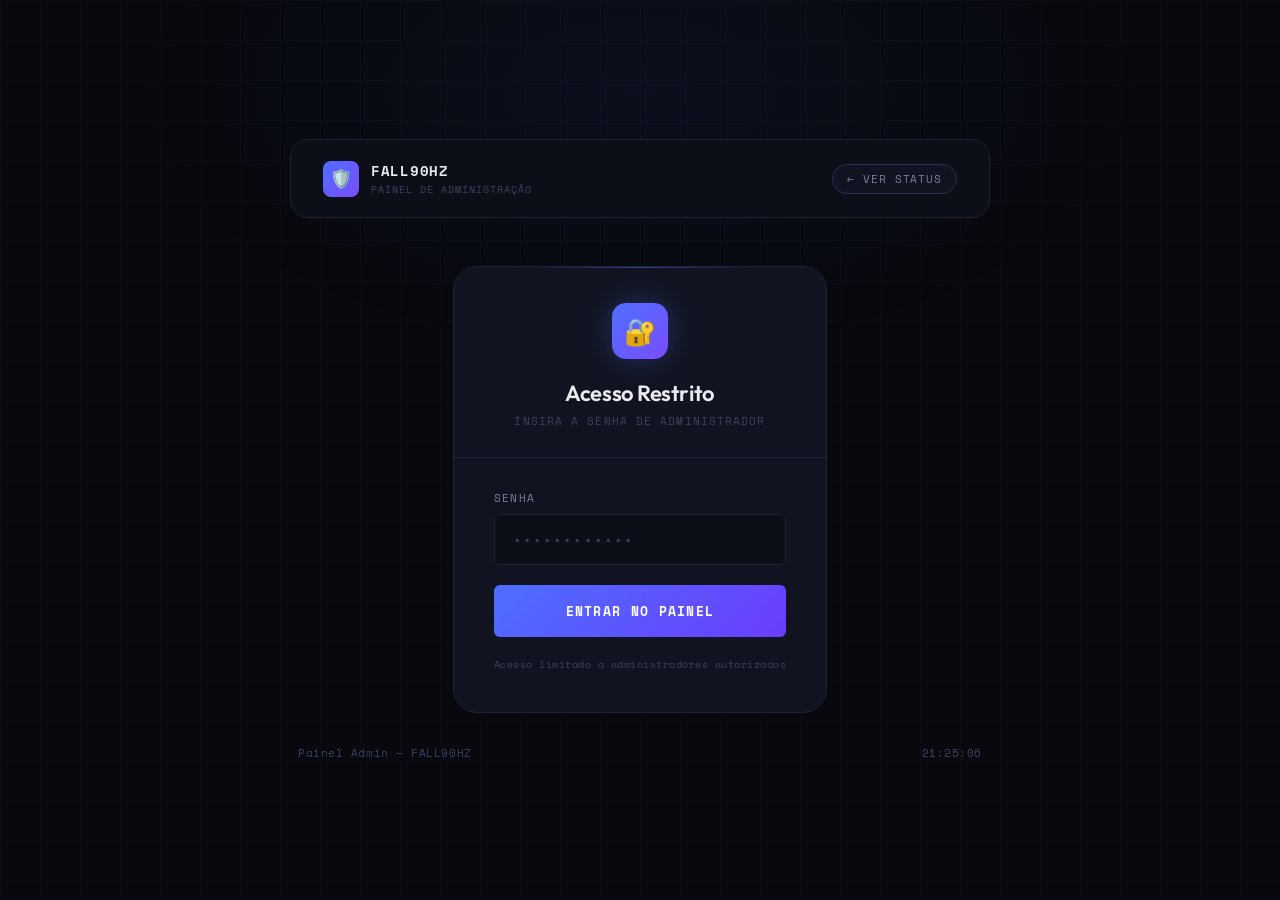
==== admin.html @ 402942f8 "Add files via upload" ====
<!DOCTYPE html>
<html lang="pt-BR">
<head>
  <meta charset="UTF-8" />
  <meta name="viewport" content="width=device-width, initial-scale=1.0" />
  <title>Admin — FALL90HZ Bot Monitor</title>
  <link rel="stylesheet" href="style.css" />
  <link rel="icon" href="data:image/svg+xml,<svg xmlns='http://www.w3.org/2000/svg' viewBox='0 0 32 32'><rect width='32' height='32' rx='8' fill='%234d6fff'/><text x='8' y='22' font-size='16'>🔑</text></svg>" />
</head>
<body>

  <div class="page-wrapper">

    <!-- Header (always visible) -->
    <header class="site-header fade-in" style="max-width:700px;">
      <div class="logo">
        <div class="logo-icon">🛡️</div>
        <div>
          <div class="logo-text">FALL90HZ</div>
          <div class="logo-sub">Painel de Administração</div>
        </div>
      </div>
      <a href="index.html" class="header-badge" style="cursor:pointer;text-decoration:none;">← Ver Status</a>
    </header>


    <!-- ==================== LOGIN FORM ==================== -->
    <div id="login-view" class="fade-in-delay-1">
      <div class="login-card">
        <div class="card-glow"></div>

        <div class="login-header">
          <div class="login-icon">🔐</div>
          <div class="login-title">Acesso Restrito</div>
          <div class="login-sub">Insira a senha de administrador</div>
        </div>

        <div class="login-body">
          <div class="field-group">
            <label class="field-label" for="password-input">Senha</label>
            <input
              class="field-input"
              type="password"
              id="password-input"
              placeholder="••••••••••••"
              autocomplete="current-password"
            />
          </div>

          <div class="error-msg" id="login-error">
            ✗ Senha incorreta. Tente novamente.
          </div>

          <button class="btn-primary" onclick="handleLogin()">
            Entrar no Painel
          </button>

          <p style="text-align:center;font-family:var(--mono);font-size:10px;color:var(--text-muted);letter-spacing:0.05em;">
            Acesso limitado a administradores autorizados
          </p>
        </div>
      </div>
    </div>


    <!-- ==================== ADMIN DASHBOARD ==================== -->
    <div id="admin-view" style="display:none;width:100%;max-width:700px;" class="fade-in-delay-1">

      <div class="admin-card">
        <div class="card-glow"></div>

        <!-- Admin header bar -->
        <div class="admin-header">
          <div>
            <div class="admin-title">Controle do Bot</div>
            <div class="admin-user" style="margin-top:4px;">Logado como: <span style="color:var(--accent);">Administrador</span></div>
          </div>
          <button class="btn-logout" onclick="handleLogout()">Sair ↩</button>
        </div>

        <!-- Current status display -->
        <div class="admin-status-display">
          <span class="admin-status-label">Status Atual</span>
          <div class="admin-status-badge badge-offline" id="admin-badge">
            <div class="badge-dot"></div>
            <span class="badge-text" id="admin-badge-text">Carregando...</span>
          </div>
          <p style="font-family:var(--mono);font-size:11px;color:var(--text-muted);margin-top:4px;" id="admin-status-updated">
            Verificando...
          </p>
        </div>

        <!-- Control buttons -->
        <div class="admin-controls">
          <button class="btn-control btn-online" id="btn-ligar" onclick="setStatus('online')">
            <span class="ctrl-icon">🟢</span>
            <span class="ctrl-label">Ligar Bot</span>
            <span class="ctrl-desc">Definir status como ONLINE</span>
          </button>

          <button class="btn-control btn-offline" id="btn-desligar" onclick="setStatus('offline')">
            <span class="ctrl-icon">🔴</span>
            <span class="ctrl-label">Desligar Bot</span>
            <span class="ctrl-desc">Definir status como OFFLINE</span>
          </button>
        </div>

        <!-- Log de atividades -->
        <div class="admin-log" id="admin-log">
          <div class="log-line">
            <span class="log-time">[SISTEMA]</span>
            Aguardando ações do administrador...
          </div>
        </div>

      </div>
    </div>


    <!-- Footer -->
    <footer class="site-footer fade-in-delay-2" style="max-width:700px;">
      <span class="footer-text">Painel Admin — FALL90HZ</span>
      <span class="footer-text" id="footer-clock"></span>
    </footer>

  </div>

  <!-- Toast notification -->
  <div class="toast" id="toast">
    <span id="toast-icon">✓</span>
    <span id="toast-text">Mensagem</span>
  </div>

  <script src="admin.js"></script>
</body>
</html>
---- style.css ----
@import url('https://fonts.googleapis.com/css2?family=Space+Mono:ital,wght@0,400;0,700;1,400&family=Outfit:wght@300;400;500;600;700&display=swap');

/* ===== RESET & BASE ===== */
*, *::before, *::after {
  box-sizing: border-box;
  margin: 0;
  padding: 0;
}

:root {
  --bg-primary:    #08090e;
  --bg-secondary:  #0d0f18;
  --bg-card:       #111420;
  --bg-card-hover: #161929;
  --border:        #1e2235;
  --border-glow:   #2a3050;

  --text-primary:   #e8eaf0;
  --text-secondary: #7a8099;
  --text-muted:     #3d4260;

  --online:       #00e87a;
  --online-dim:   #00b85e;
  --online-glow:  rgba(0, 232, 122, 0.25);
  --online-bg:    rgba(0, 232, 122, 0.06);

  --offline:      #ff3d5a;
  --offline-dim:  #cc2f48;
  --offline-glow: rgba(255, 61, 90, 0.25);
  --offline-bg:   rgba(255, 61, 90, 0.06);

  --accent:       #4d6fff;
  --accent-dim:   #3a55d9;
  --accent-glow:  rgba(77, 111, 255, 0.3);

  --mono: 'Space Mono', monospace;
  --sans: 'Outfit', sans-serif;

  --radius-sm: 6px;
  --radius-md: 12px;
  --radius-lg: 18px;
  --radius-xl: 24px;
}

html { scroll-behavior: smooth; }

body {
  font-family: var(--sans);
  background-color: var(--bg-primary);
  color: var(--text-primary);
  min-height: 100vh;
  overflow-x: hidden;
  position: relative;
}

/* Subtle grid background */
body::before {
  content: '';
  position: fixed;
  inset: 0;
  background-image:
    linear-gradient(rgba(77, 111, 255, 0.03) 1px, transparent 1px),
    linear-gradient(90deg, rgba(77, 111, 255, 0.03) 1px, transparent 1px);
  background-size: 40px 40px;
  pointer-events: none;
  z-index: 0;
}

/* Radial glow from center */
body::after {
  content: '';
  position: fixed;
  top: -20%;
  left: 50%;
  transform: translateX(-50%);
  width: 80vw;
  height: 60vh;
  background: radial-gradient(ellipse, rgba(77, 111, 255, 0.06) 0%, transparent 70%);
  pointer-events: none;
  z-index: 0;
}

/* ===== LAYOUT ===== */
.page-wrapper {
  position: relative;
  z-index: 1;
  min-height: 100vh;
  display: flex;
  flex-direction: column;
  align-items: center;
  justify-content: center;
  padding: 40px 20px;
}

/* ===== HEADER ===== */
.site-header {
  width: 100%;
  max-width: 900px;
  display: flex;
  align-items: center;
  justify-content: space-between;
  padding: 20px 32px;
  margin-bottom: 48px;
  border: 1px solid var(--border);
  border-radius: var(--radius-lg);
  background: var(--bg-secondary);
  backdrop-filter: blur(10px);
}

.logo {
  display: flex;
  align-items: center;
  gap: 12px;
}

.logo-icon {
  width: 36px;
  height: 36px;
  border-radius: 8px;
  background: linear-gradient(135deg, var(--accent), #7b4dff);
  display: flex;
  align-items: center;
  justify-content: center;
  font-size: 18px;
}

.logo-text {
  font-family: var(--mono);
  font-size: 14px;
  font-weight: 700;
  color: var(--text-primary);
  letter-spacing: 0.05em;
}

.logo-sub {
  font-family: var(--mono);
  font-size: 10px;
  color: var(--text-muted);
  letter-spacing: 0.1em;
  text-transform: uppercase;
  margin-top: 1px;
}

.header-badge {
  font-family: var(--mono);
  font-size: 11px;
  padding: 6px 14px;
  border-radius: 20px;
  border: 1px solid var(--border-glow);
  color: var(--text-secondary);
  background: var(--bg-card);
  letter-spacing: 0.08em;
  text-transform: uppercase;
}

/* ===== MAIN CARD ===== */
.main-card {
  width: 100%;
  max-width: 900px;
  background: var(--bg-card);
  border: 1px solid var(--border);
  border-radius: var(--radius-xl);
  overflow: hidden;
  position: relative;
}

.card-glow {
  position: absolute;
  top: 0;
  left: 50%;
  transform: translateX(-50%);
  width: 60%;
  height: 1px;
  background: linear-gradient(90deg, transparent, var(--accent), transparent);
  opacity: 0.5;
}

/* ===== STATUS DISPLAY ===== */
.status-section {
  padding: 56px 48px;
  display: flex;
  flex-direction: column;
  align-items: center;
  gap: 32px;
  text-align: center;
}

.status-indicator {
  position: relative;
  display: flex;
  align-items: center;
  justify-content: center;
}

.status-ring {
  width: 120px;
  height: 120px;
  border-radius: 50%;
  border: 2px solid transparent;
  display: flex;
  align-items: center;
  justify-content: center;
  position: relative;
  transition: all 0.5s ease;
}

.status-ring::before {
  content: '';
  position: absolute;
  inset: -8px;
  border-radius: 50%;
  border: 1px solid transparent;
  transition: all 0.5s ease;
}

.status-dot {
  width: 56px;
  height: 56px;
  border-radius: 50%;
  transition: all 0.5s ease;
}

/* Online state */
.status-online .status-ring {
  border-color: var(--online);
  box-shadow: 0 0 30px var(--online-glow), inset 0 0 30px rgba(0,232,122,0.03);
  background: var(--online-bg);
}

.status-online .status-ring::before {
  border-color: rgba(0, 232, 122, 0.15);
  box-shadow: 0 0 50px var(--online-glow);
}

.status-online .status-dot {
  background: var(--online);
  box-shadow: 0 0 20px var(--online-glow), 0 0 40px rgba(0, 232, 122, 0.15);
  animation: pulse-online 2s ease-in-out infinite;
}

@keyframes pulse-online {
  0%, 100% { transform: scale(1); box-shadow: 0 0 20px var(--online-glow), 0 0 40px rgba(0, 232, 122, 0.15); }
  50% { transform: scale(1.08); box-shadow: 0 0 30px var(--online-glow), 0 0 60px rgba(0, 232, 122, 0.2); }
}

/* Offline state */
.status-offline .status-ring {
  border-color: var(--offline);
  box-shadow: 0 0 30px var(--offline-glow), inset 0 0 30px rgba(255,61,90,0.03);
  background: var(--offline-bg);
}

.status-offline .status-ring::before {
  border-color: rgba(255, 61, 90, 0.15);
  box-shadow: 0 0 50px var(--offline-glow);
}

.status-offline .status-dot {
  background: var(--offline);
  box-shadow: 0 0 20px var(--offline-glow);
}

/* Loading state */
.status-loading .status-ring {
  border-color: var(--border-glow);
  border-top-color: var(--accent);
  animation: spin 1s linear infinite;
  background: transparent;
  box-shadow: none;
}

.status-loading .status-dot {
  background: var(--text-muted);
  animation: none;
}

@keyframes spin {
  to { transform: rotate(360deg); }
}

/* ===== STATUS TEXT ===== */
.status-info {
  display: flex;
  flex-direction: column;
  align-items: center;
  gap: 10px;
}

.status-label {
  font-family: var(--mono);
  font-size: 11px;
  letter-spacing: 0.2em;
  text-transform: uppercase;
  color: var(--text-muted);
}

.status-value {
  font-family: var(--mono);
  font-size: 36px;
  font-weight: 700;
  letter-spacing: 0.05em;
  text-transform: uppercase;
  transition: color 0.5s ease;
}

.status-online .status-value { color: var(--online); }
.status-offline .status-value { color: var(--offline); }
.status-loading .status-value { color: var(--text-muted); font-size: 24px; }

.status-desc {
  font-size: 14px;
  color: var(--text-secondary);
  line-height: 1.6;
  max-width: 360px;
}

/* ===== STATS ROW ===== */
.stats-row {
  width: 100%;
  display: grid;
  grid-template-columns: repeat(3, 1fr);
  gap: 1px;
  background: var(--border);
  border-top: 1px solid var(--border);
}

.stat-box {
  background: var(--bg-card);
  padding: 28px 24px;
  display: flex;
  flex-direction: column;
  align-items: center;
  gap: 8px;
  transition: background 0.2s;
}

.stat-box:hover { background: var(--bg-card-hover); }

.stat-label {
  font-family: var(--mono);
  font-size: 10px;
  letter-spacing: 0.15em;
  text-transform: uppercase;
  color: var(--text-muted);
}

.stat-value {
  font-family: var(--mono);
  font-size: 22px;
  font-weight: 700;
  color: var(--text-primary);
}

.stat-sub {
  font-size: 12px;
  color: var(--text-secondary);
}

/* ===== FOOTER ===== */
.site-footer {
  width: 100%;
  max-width: 900px;
  margin-top: 32px;
  display: flex;
  align-items: center;
  justify-content: space-between;
  padding: 0 8px;
}

.footer-text {
  font-family: var(--mono);
  font-size: 11px;
  color: var(--text-muted);
  letter-spacing: 0.05em;
}

.footer-link {
  font-family: var(--mono);
  font-size: 11px;
  color: var(--text-secondary);
  text-decoration: none;
  letter-spacing: 0.05em;
  transition: color 0.2s;
}

.footer-link:hover { color: var(--accent); }

/* ===== REFRESH BUTTON ===== */
.btn-refresh {
  font-family: var(--mono);
  font-size: 12px;
  padding: 10px 20px;
  border-radius: var(--radius-sm);
  border: 1px solid var(--border-glow);
  background: transparent;
  color: var(--text-secondary);
  cursor: pointer;
  letter-spacing: 0.08em;
  text-transform: uppercase;
  transition: all 0.2s;
  display: flex;
  align-items: center;
  gap: 8px;
}

.btn-refresh:hover {
  border-color: var(--accent);
  color: var(--accent);
  background: rgba(77, 111, 255, 0.06);
}

.btn-refresh .icon { font-size: 14px; }

/* ===== ADMIN PAGE ===== */

/* Login form */
.login-card {
  width: 100%;
  max-width: 440px;
  background: var(--bg-card);
  border: 1px solid var(--border);
  border-radius: var(--radius-xl);
  overflow: hidden;
  position: relative;
}

.login-header {
  padding: 36px 40px 28px;
  border-bottom: 1px solid var(--border);
  text-align: center;
}

.login-icon {
  width: 56px;
  height: 56px;
  border-radius: 14px;
  background: linear-gradient(135deg, var(--accent), #7b4dff);
  display: flex;
  align-items: center;
  justify-content: center;
  font-size: 26px;
  margin: 0 auto 20px;
  box-shadow: 0 0 30px var(--accent-glow);
}

.login-title {
  font-size: 22px;
  font-weight: 600;
  letter-spacing: -0.02em;
  color: var(--text-primary);
}

.login-sub {
  font-family: var(--mono);
  font-size: 11px;
  color: var(--text-muted);
  letter-spacing: 0.1em;
  text-transform: uppercase;
  margin-top: 6px;
}

.login-body {
  padding: 32px 40px 40px;
  display: flex;
  flex-direction: column;
  gap: 20px;
}

.field-group {
  display: flex;
  flex-direction: column;
  gap: 8px;
}

.field-label {
  font-family: var(--mono);
  font-size: 11px;
  letter-spacing: 0.12em;
  text-transform: uppercase;
  color: var(--text-secondary);
}

.field-input {
  width: 100%;
  padding: 14px 18px;
  background: var(--bg-secondary);
  border: 1px solid var(--border);
  border-radius: var(--radius-sm);
  color: var(--text-primary);
  font-family: var(--mono);
  font-size: 14px;
  outline: none;
  transition: all 0.2s;
  letter-spacing: 0.08em;
}

.field-input:focus {
  border-color: var(--accent);
  box-shadow: 0 0 0 3px rgba(77, 111, 255, 0.12);
}

.field-input::placeholder { color: var(--text-muted); }

/* Buttons */
.btn-primary {
  width: 100%;
  padding: 16px;
  background: linear-gradient(135deg, var(--accent), #6b3dff);
  border: none;
  border-radius: var(--radius-sm);
  color: white;
  font-family: var(--mono);
  font-size: 13px;
  font-weight: 700;
  letter-spacing: 0.1em;
  text-transform: uppercase;
  cursor: pointer;
  transition: all 0.2s;
  position: relative;
  overflow: hidden;
}

.btn-primary::after {
  content: '';
  position: absolute;
  inset: 0;
  background: linear-gradient(135deg, rgba(255,255,255,0.1), transparent);
  opacity: 0;
  transition: opacity 0.2s;
}

.btn-primary:hover {
  transform: translateY(-2px);
  box-shadow: 0 8px 24px var(--accent-glow);
}

.btn-primary:hover::after { opacity: 1; }
.btn-primary:active { transform: translateY(0); }

/* Error message */
.error-msg {
  font-family: var(--mono);
  font-size: 11px;
  color: var(--offline);
  text-align: center;
  padding: 10px;
  background: var(--offline-bg);
  border: 1px solid rgba(255, 61, 90, 0.2);
  border-radius: var(--radius-sm);
  display: none;
  letter-spacing: 0.05em;
}

.error-msg.visible { display: block; }

/* ===== ADMIN DASHBOARD ===== */
.admin-card {
  width: 100%;
  max-width: 700px;
  background: var(--bg-card);
  border: 1px solid var(--border);
  border-radius: var(--radius-xl);
  overflow: hidden;
  position: relative;
}

.admin-header {
  padding: 28px 36px;
  border-bottom: 1px solid var(--border);
  display: flex;
  align-items: center;
  justify-content: space-between;
}

.admin-title {
  font-family: var(--mono);
  font-size: 13px;
  letter-spacing: 0.1em;
  text-transform: uppercase;
  color: var(--text-primary);
}

.admin-user {
  font-family: var(--mono);
  font-size: 11px;
  color: var(--text-muted);
  letter-spacing: 0.05em;
}

.btn-logout {
  font-family: var(--mono);
  font-size: 11px;
  padding: 8px 16px;
  border-radius: var(--radius-sm);
  border: 1px solid var(--border);
  background: transparent;
  color: var(--text-secondary);
  cursor: pointer;
  letter-spacing: 0.08em;
  text-transform: uppercase;
  transition: all 0.2s;
}

.btn-logout:hover {
  border-color: var(--offline);
  color: var(--offline);
  background: var(--offline-bg);
}

/* Current status display in admin */
.admin-status-display {
  padding: 40px 36px;
  display: flex;
  flex-direction: column;
  align-items: center;
  gap: 20px;
  border-bottom: 1px solid var(--border);
}

.admin-status-label {
  font-family: var(--mono);
  font-size: 10px;
  letter-spacing: 0.2em;
  text-transform: uppercase;
  color: var(--text-muted);
}

.admin-status-badge {
  display: flex;
  align-items: center;
  gap: 10px;
  padding: 14px 28px;
  border-radius: 100px;
  border: 1px solid transparent;
  transition: all 0.4s ease;
}

.admin-status-badge.badge-online {
  background: var(--online-bg);
  border-color: rgba(0, 232, 122, 0.2);
}

.admin-status-badge.badge-offline {
  background: var(--offline-bg);
  border-color: rgba(255, 61, 90, 0.2);
}

.badge-dot {
  width: 8px;
  height: 8px;
  border-radius: 50%;
  transition: background 0.4s;
}

.badge-online .badge-dot {
  background: var(--online);
  box-shadow: 0 0 8px var(--online-glow);
  animation: pulse-online 2s ease-in-out infinite;
}

.badge-offline .badge-dot { background: var(--offline); }

.badge-text {
  font-family: var(--mono);
  font-size: 20px;
  font-weight: 700;
  letter-spacing: 0.08em;
  text-transform: uppercase;
  transition: color 0.4s;
}

.badge-online .badge-text { color: var(--online); }
.badge-offline .badge-text { color: var(--offline); }

/* Control buttons */
.admin-controls {
  padding: 36px;
  display: grid;
  grid-template-columns: 1fr 1fr;
  gap: 16px;
}

.btn-control {
  padding: 24px 20px;
  border-radius: var(--radius-md);
  border: 1px solid transparent;
  cursor: pointer;
  font-family: var(--mono);
  font-size: 13px;
  font-weight: 700;
  letter-spacing: 0.1em;
  text-transform: uppercase;
  transition: all 0.25s;
  display: flex;
  flex-direction: column;
  align-items: center;
  gap: 10px;
  position: relative;
  overflow: hidden;
}

.btn-control .ctrl-icon { font-size: 28px; }
.btn-control .ctrl-label { font-size: 15px; }
.btn-control .ctrl-desc { font-size: 10px; opacity: 0.7; font-weight: 400; letter-spacing: 0.05em; }

.btn-online {
  background: var(--online-bg);
  border-color: rgba(0, 232, 122, 0.2);
  color: var(--online);
}

.btn-online:hover:not(:disabled) {
  background: rgba(0, 232, 122, 0.12);
  border-color: var(--online);
  box-shadow: 0 0 30px rgba(0, 232, 122, 0.12), inset 0 0 20px rgba(0, 232, 122, 0.04);
  transform: translateY(-3px);
}

.btn-offline {
  background: var(--offline-bg);
  border-color: rgba(255, 61, 90, 0.2);
  color: var(--offline);
}

.btn-offline:hover:not(:disabled) {
  background: rgba(255, 61, 90, 0.12);
  border-color: var(--offline);
  box-shadow: 0 0 30px rgba(255, 61, 90, 0.12), inset 0 0 20px rgba(255, 61, 90, 0.04);
  transform: translateY(-3px);
}

.btn-control:disabled {
  opacity: 0.35;
  cursor: not-allowed;
  transform: none !important;
}

/* Loading spinner in buttons */
.btn-control.loading .ctrl-icon {
  animation: spin 0.8s linear infinite;
}

/* Notification toast */
.toast {
  position: fixed;
  bottom: 32px;
  right: 32px;
  padding: 16px 24px;
  border-radius: var(--radius-md);
  border: 1px solid transparent;
  font-family: var(--mono);
  font-size: 12px;
  letter-spacing: 0.05em;
  display: flex;
  align-items: center;
  gap: 10px;
  z-index: 1000;
  transform: translateY(80px);
  opacity: 0;
  transition: all 0.35s cubic-bezier(0.34, 1.56, 0.64, 1);
  backdrop-filter: blur(10px);
}

.toast.show {
  transform: translateY(0);
  opacity: 1;
}

.toast-success {
  background: rgba(0, 232, 122, 0.1);
  border-color: rgba(0, 232, 122, 0.3);
  color: var(--online);
}

.toast-error {
  background: rgba(255, 61, 90, 0.1);
  border-color: rgba(255, 61, 90, 0.3);
  color: var(--offline);
}

/* Admin log */
.admin-log {
  margin: 0 36px 36px;
  padding: 16px;
  background: var(--bg-secondary);
  border: 1px solid var(--border);
  border-radius: var(--radius-sm);
  max-height: 120px;
  overflow-y: auto;
}

.log-line {
  font-family: var(--mono);
  font-size: 11px;
  color: var(--text-muted);
  line-height: 1.8;
  letter-spacing: 0.03em;
}

.log-line .log-time { color: var(--accent); margin-right: 8px; }
.log-line .log-ok { color: var(--online); }
.log-line .log-err { color: var(--offline); }

/* ===== ANIMATIONS ===== */
@keyframes fadeInUp {
  from { opacity: 0; transform: translateY(24px); }
  to { opacity: 1; transform: translateY(0); }
}

.fade-in { animation: fadeInUp 0.5s ease forwards; }
.fade-in-delay-1 { animation: fadeInUp 0.5s 0.1s ease both; }
.fade-in-delay-2 { animation: fadeInUp 0.5s 0.2s ease both; }
.fade-in-delay-3 { animation: fadeInUp 0.5s 0.3s ease both; }

/* ===== RESPONSIVE ===== */
@media (max-width: 640px) {
  .site-header { padding: 16px 20px; margin-bottom: 24px; }
  .status-section { padding: 40px 24px; }
  .stats-row { grid-template-columns: 1fr; gap: 0; }
  .admin-controls { grid-template-columns: 1fr; }
  .admin-header { flex-direction: column; gap: 12px; align-items: flex-start; }
  .toast { left: 16px; right: 16px; bottom: 16px; }
  .login-body { padding: 24px 28px 32px; }
  .login-header { padding: 28px 28px 20px; }
}

/* ===== SCROLLBAR ===== */
::-webkit-scrollbar { width: 4px; }
::-webkit-scrollbar-track { background: var(--bg-primary); }
::-webkit-scrollbar-thumb { background: var(--border-glow); border-radius: 2px; }
::-webkit-scrollbar-thumb:hover { background: var(--accent); }
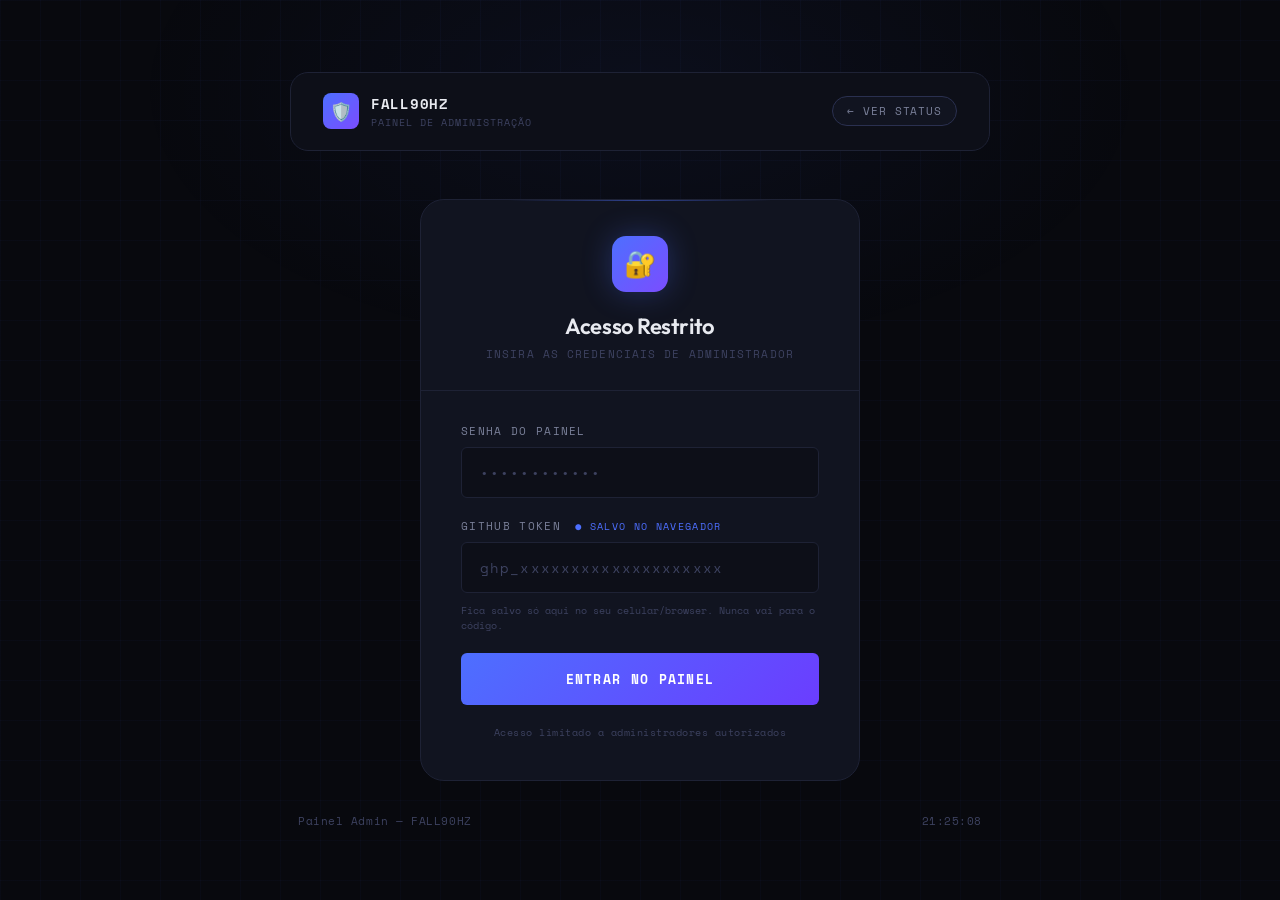
==== commit 1eee02db: "Add files via upload" ====
--- a/admin.html
+++ b/admin.html
@@ -11,7 +11,6 @@
 
   <div class="page-wrapper">
 
-    <!-- Header (always visible) -->
     <header class="site-header fade-in" style="max-width:700px;">
       <div class="logo">
         <div class="logo-icon">🛡️</div>
@@ -23,8 +22,7 @@
       <a href="index.html" class="header-badge" style="cursor:pointer;text-decoration:none;">← Ver Status</a>
     </header>
 
-
-    <!-- ==================== LOGIN FORM ==================== -->
+    <!-- LOGIN FORM -->
     <div id="login-view" class="fade-in-delay-1">
       <div class="login-card">
         <div class="card-glow"></div>
@@ -32,28 +30,33 @@
         <div class="login-header">
           <div class="login-icon">🔐</div>
           <div class="login-title">Acesso Restrito</div>
-          <div class="login-sub">Insira a senha de administrador</div>
+          <div class="login-sub">Insira as credenciais de administrador</div>
         </div>
 
         <div class="login-body">
+
           <div class="field-group">
-            <label class="field-label" for="password-input">Senha</label>
-            <input
-              class="field-input"
-              type="password"
-              id="password-input"
-              placeholder="••••••••••••"
-              autocomplete="current-password"
-            />
+            <label class="field-label" for="password-input">Senha do Painel</label>
+            <input class="field-input" type="password" id="password-input" placeholder="••••••••••••" autocomplete="current-password" />
           </div>
 
-          <div class="error-msg" id="login-error">
-            ✗ Senha incorreta. Tente novamente.
+          <div class="field-group" id="token-group">
+            <label class="field-label" for="token-input">
+              GitHub Token
+              <span style="color:var(--accent);font-size:10px;margin-left:6px;">● salvo no navegador</span>
+            </label>
+            <input class="field-input" type="password" id="token-input" placeholder="ghp_xxxxxxxxxxxxxxxxxxxx" autocomplete="off" />
+            <span style="font-family:var(--mono);font-size:10px;color:var(--text-muted);margin-top:2px;">
+              Fica salvo só aqui no seu celular/browser. Nunca vai para o código.
+            </span>
           </div>
 
-          <button class="btn-primary" onclick="handleLogin()">
-            Entrar no Painel
-          </button>
+          <div class="error-msg" id="login-error">✗ Senha incorreta. Tente novamente.</div>
+          <div class="error-msg" id="token-error" style="border-color:rgba(255,160,0,0.3);color:#ffa500;background:rgba(255,160,0,0.07);">
+            ⚠ Informe o GitHub Token para continuar.
+          </div>
+
+          <button class="btn-primary" onclick="handleLogin()">Entrar no Painel</button>
 
           <p style="text-align:center;font-family:var(--mono);font-size:10px;color:var(--text-muted);letter-spacing:0.05em;">
             Acesso limitado a administradores autorizados
@@ -62,23 +65,23 @@
       </div>
     </div>
 
-
-    <!-- ==================== ADMIN DASHBOARD ==================== -->
+    <!-- ADMIN DASHBOARD -->
     <div id="admin-view" style="display:none;width:100%;max-width:700px;" class="fade-in-delay-1">
 
       <div class="admin-card">
         <div class="card-glow"></div>
 
-        <!-- Admin header bar -->
         <div class="admin-header">
           <div>
             <div class="admin-title">Controle do Bot</div>
             <div class="admin-user" style="margin-top:4px;">Logado como: <span style="color:var(--accent);">Administrador</span></div>
           </div>
-          <button class="btn-logout" onclick="handleLogout()">Sair ↩</button>
+          <div style="display:flex;gap:10px;align-items:center;flex-wrap:wrap;">
+            <button class="btn-logout" onclick="clearToken()" title="Apagar token salvo">🗑 Apagar Token</button>
+            <button class="btn-logout" onclick="handleLogout()">Sair ↩</button>
+          </div>
         </div>
 
-        <!-- Current status display -->
         <div class="admin-status-display">
           <span class="admin-status-label">Status Atual</span>
           <div class="admin-status-badge badge-offline" id="admin-badge">
@@ -90,14 +93,12 @@
           </p>
         </div>
 
-        <!-- Control buttons -->
         <div class="admin-controls">
           <button class="btn-control btn-online" id="btn-ligar" onclick="setStatus('online')">
             <span class="ctrl-icon">🟢</span>
             <span class="ctrl-label">Ligar Bot</span>
             <span class="ctrl-desc">Definir status como ONLINE</span>
           </button>
-
           <button class="btn-control btn-offline" id="btn-desligar" onclick="setStatus('offline')">
             <span class="ctrl-icon">🔴</span>
             <span class="ctrl-label">Desligar Bot</span>
@@ -105,7 +106,6 @@
           </button>
         </div>
 
-        <!-- Log de atividades -->
         <div class="admin-log" id="admin-log">
           <div class="log-line">
             <span class="log-time">[SISTEMA]</span>
@@ -116,8 +116,6 @@
       </div>
     </div>
 
-
-    <!-- Footer -->
     <footer class="site-footer fade-in-delay-2" style="max-width:700px;">
       <span class="footer-text">Painel Admin — FALL90HZ</span>
       <span class="footer-text" id="footer-clock"></span>
@@ -125,7 +123,6 @@
 
   </div>
 
-  <!-- Toast notification -->
   <div class="toast" id="toast">
     <span id="toast-icon">✓</span>
     <span id="toast-text">Mensagem</span>
